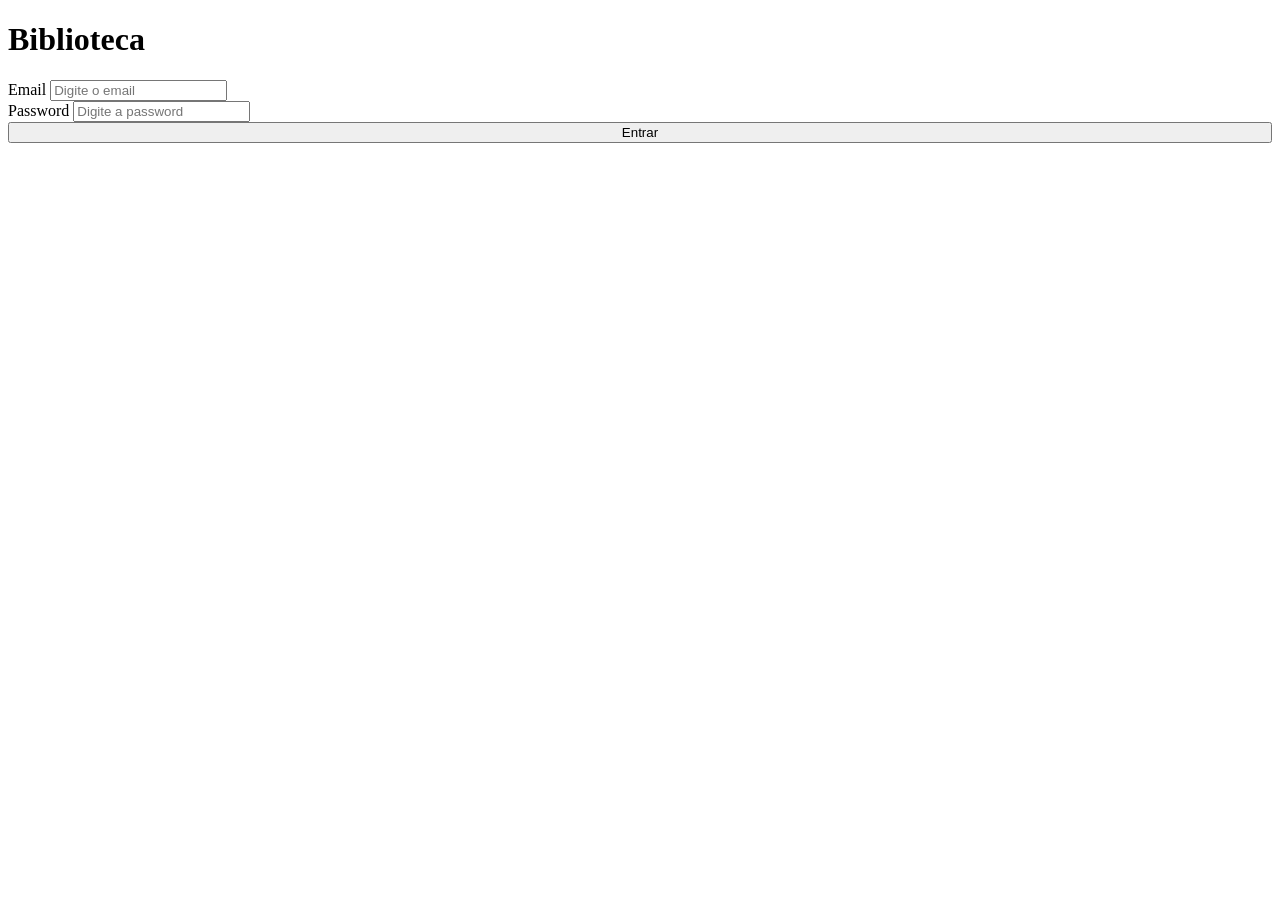
==== index.html @ e977e8b5 "Add files via upload" ====
<!DOCTYPE html>
<html lang="pt">
<head>
  <meta charset="UTF-8">
  <meta name="viewport" content="width=device-width, initial-scale=1.0">
  <title>Login - Biblioteca</title>
  <link rel="stylesheet" href="assets/css/style.css">
</head>
<body>
  <div class="form-box">
    <h1>Biblioteca</h1>

    <div id="messageBox"></div>

    <div class="form-group">
      <label>Email</label>
      <input type="email" id="email" placeholder="Digite o email">
    </div>

    <div class="form-group">
      <label>Password</label>
      <input type="password" id="password" placeholder="Digite a password">
    </div>

    <button class="btn" style="width:100%;" onclick="handleLogin()">Entrar</button>
  </div>

  <script src="assets/js/config.js"></script>
  <script src="assets/js/api.js"></script>
  <script src="assets/js/auth.js"></script>
  <script>
    async function handleLogin() {
      const email = document.getElementById('email').value.trim();
      const password = document.getElementById('password').value.trim();
      const box = document.getElementById('messageBox');

      box.innerHTML = '';

      const res = await apiPost({
        action: 'login',
        email,
        password
      });

      if (!res.success) {
        box.innerHTML = `<div class="message error">${res.message}</div>`;
        return;
      }

      saveSession(res.data);
      window.location.href = 'dashboard.html';
    }
  </script>
</body>
</html>
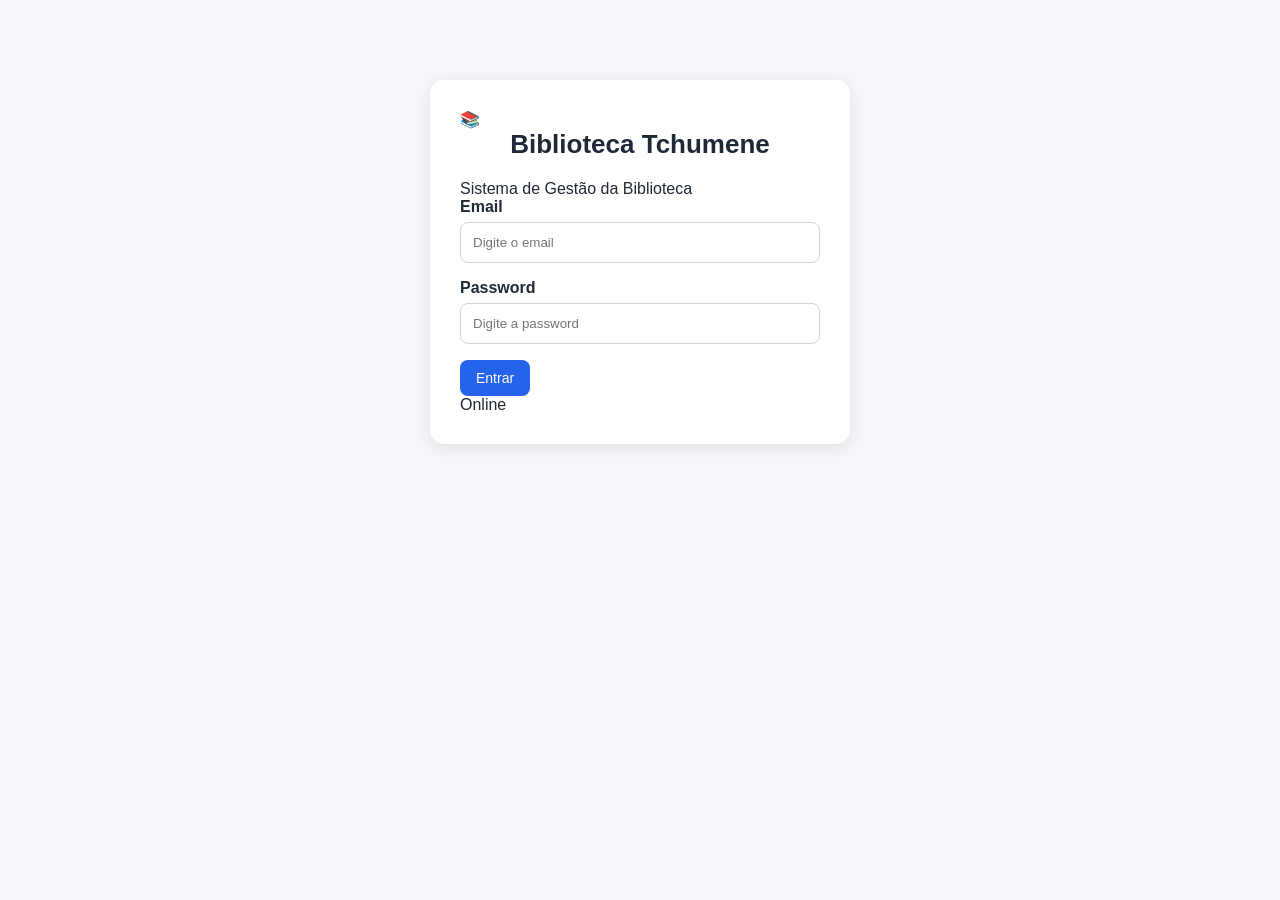
==== commit 25e59ea8: "Update index.html" ====
--- a/index.html
+++ b/index.html
@@ -1,55 +1,426 @@
 <!DOCTYPE html>
+
 <html lang="pt">
+
 <head>
+
   <meta charset="UTF-8">
-  <meta name="viewport" content="width=device-width, initial-scale=1.0">
-  <title>Login - Biblioteca</title>
-  <link rel="stylesheet" href="assets/css/style.css">
+
+  <meta
+    name="viewport"
+    content="width=device-width, initial-scale=1.0"
+  >
+
+  <meta
+    name="theme-color"
+    content="#0f172a"
+  >
+
+  <meta
+    name="mobile-web-app-capable"
+    content="yes"
+  >
+
+  <meta
+    name="apple-mobile-web-app-capable"
+    content="yes"
+  >
+
+  <meta
+    name="apple-mobile-web-app-status-bar-style"
+    content="black-translucent"
+  >
+
+  <meta
+    name="apple-mobile-web-app-title"
+    content="Biblioteca"
+  >
+
+  <title>
+    Biblioteca Tchumene
+  </title>
+
+
+  <link
+    rel="manifest"
+    href="/manifest.webmanifest"
+  >
+
+  <link
+    rel="icon"
+    href="/assets/icons/icon.svg"
+    type="image/svg+xml"
+  >
+
+  <link
+    rel="stylesheet"
+    href="assets/css/style.css"
+  >
+
 </head>
+
+
 <body>
-  <div class="form-box">
-    <h1>Biblioteca</h1>
-
-    <div id="messageBox"></div>
-
-    <div class="form-group">
-      <label>Email</label>
-      <input type="email" id="email" placeholder="Digite o email">
+
+
+  <div class="login-page">
+
+
+    <div class="form-box">
+
+
+      <div class="login-brand">
+
+        <div class="login-icon">
+          📚
+        </div>
+
+        <h1>
+          Biblioteca Tchumene
+        </h1>
+
+        <p>
+          Sistema de Gestão da Biblioteca
+        </p>
+
+      </div>
+
+
+      <div id="messageBox"></div>
+
+
+      <div class="form-group">
+
+        <label>
+          Email
+        </label>
+
+        <input
+          type="email"
+          id="email"
+          autocomplete="username"
+          placeholder="Digite o email"
+        >
+
+      </div>
+
+
+      <div class="form-group">
+
+        <label>
+          Password
+        </label>
+
+        <input
+          type="password"
+          id="password"
+          autocomplete="current-password"
+          placeholder="Digite a password"
+        >
+
+      </div>
+
+
+      <button
+        id="loginBtn"
+        class="btn login-main-btn"
+        onclick="handleLogin()"
+      >
+        Entrar
+      </button>
+
+
+      <button
+        id="installAppBtn"
+        class="btn btn-install hidden"
+        onclick="installApp()"
+      >
+        ⬇ Instalar Aplicação
+      </button>
+
+
+      <div class="login-footer">
+
+        <span
+          id="connectionStatus"
+          class="connection-status"
+        >
+        </span>
+
+      </div>
+
+
     </div>
 
-    <div class="form-group">
-      <label>Password</label>
-      <input type="password" id="password" placeholder="Digite a password">
+  </div>
+
+
+
+  <!-- INSTALAÇÃO IOS -->
+
+
+  <div
+    id="iosInstallModal"
+    class="modal-overlay hidden"
+  >
+
+    <div
+      class="modal-card"
+      style="max-width:430px;"
+    >
+
+      <div class="modal-header">
+
+        <div>
+
+          <h3>
+            Instalar Aplicação
+          </h3>
+
+          <p class="muted">
+            iPhone ou iPad
+          </p>
+
+        </div>
+
+
+        <button
+          class="modal-close"
+          onclick="closeIOSInstallInstructions()"
+        >
+          ×
+        </button>
+
+      </div>
+
+
+      <div class="ios-install-steps">
+
+        <p>
+          1. Abra esta página no
+          <strong>Safari</strong>.
+        </p>
+
+        <p>
+          2. Toque no botão
+          <strong>Partilhar</strong>.
+        </p>
+
+        <p>
+          3. Escolha
+          <strong>Adicionar ao Ecrã Principal</strong>.
+        </p>
+
+        <p>
+          4. Confirme em
+          <strong>Adicionar</strong>.
+        </p>
+
+      </div>
+
+
+      <button
+        class="btn"
+        style="width:100%;"
+        onclick="closeIOSInstallInstructions()"
+      >
+        Entendi
+      </button>
+
     </div>
 
-    <button class="btn" style="width:100%;" onclick="handleLogin()">Entrar</button>
   </div>
+
 
   <script src="assets/js/config.js"></script>
   <script src="assets/js/api.js"></script>
   <script src="assets/js/auth.js"></script>
+  <script src="assets/js/pwa.js"></script>
+
+
   <script>
+
+    document.addEventListener(
+      'DOMContentLoaded',
+      () => {
+
+        const existingUser =
+          getSession();
+
+        if (existingUser) {
+
+          window.location.href =
+            'dashboard.html';
+
+        }
+
+      }
+    );
+
+
+    document.getElementById(
+      'password'
+    )
+    .addEventListener(
+      'keydown',
+      event => {
+
+        if (
+          event.key ===
+          'Enter'
+        ) {
+
+          handleLogin();
+
+        }
+
+      }
+    );
+
+
     async function handleLogin() {
-      const email = document.getElementById('email').value.trim();
-      const password = document.getElementById('password').value.trim();
-      const box = document.getElementById('messageBox');
+
+      const email =
+        document.getElementById(
+          'email'
+        ).value.trim();
+
+
+      const password =
+        document.getElementById(
+          'password'
+        ).value;
+
+
+      const box =
+        document.getElementById(
+          'messageBox'
+        );
+
+
+      const button =
+        document.getElementById(
+          'loginBtn'
+        );
+
 
       box.innerHTML = '';
 
-      const res = await apiPost({
-        action: 'login',
-        email,
-        password
-      });
-
-      if (!res.success) {
-        box.innerHTML = `<div class="message error">${res.message}</div>`;
+
+      if (
+        !email ||
+        !password
+      ) {
+
+        box.innerHTML = `
+          <div class="message error">
+            Introduza o email e a password.
+          </div>
+        `;
+
         return;
       }
 
-      saveSession(res.data);
-      window.location.href = 'dashboard.html';
+
+      button.disabled =
+        true;
+
+      button.textContent =
+        'A entrar...';
+
+
+      try {
+
+        const res =
+          await apiPost({
+
+            action:
+              'login',
+
+            email:
+              email,
+
+            password:
+              password
+
+          });
+
+
+        if (!res.success) {
+
+          throw new Error(
+            res.message
+          );
+
+        }
+
+
+        saveSession(
+          res.data
+        );
+
+
+        window.location.href =
+          'dashboard.html';
+
+
+      } catch (err) {
+
+        box.innerHTML = `
+          <div class="message error">
+            ${escapeLoginHtml(
+              err.message
+            )}
+          </div>
+        `;
+
+
+      } finally {
+
+        button.disabled =
+          false;
+
+        button.textContent =
+          'Entrar';
+
+      }
+
     }
+
+
+    function escapeLoginHtml(
+      value
+    ) {
+
+      return String(
+        value ?? ''
+      )
+      .replaceAll(
+        '&',
+        '&amp;'
+      )
+      .replaceAll(
+        '<',
+        '&lt;'
+      )
+      .replaceAll(
+        '>',
+        '&gt;'
+      )
+      .replaceAll(
+        '"',
+        '&quot;'
+      )
+      .replaceAll(
+        "'",
+        '&#039;'
+      );
+
+    }
+
   </script>
+
+
 </body>
-</html>+
+</html>
--- a/assets/css/style.css
+++ b/assets/css/style.css
@@ -0,0 +1,686 @@
+* {
+  box-sizing: border-box;
+  margin: 0;
+  padding: 0;
+  font-family: Arial, sans-serif;
+}
+
+body {
+  background: #f4f6f9;
+  color: #1f2937;
+}
+
+.hidden {
+  display: none !important;
+}
+
+.layout {
+  display: flex;
+  min-height: 100vh;
+}
+
+.sidebar {
+  width: 240px;
+  background: #0f172a;
+  color: #fff;
+  padding: 20px;
+  flex-shrink: 0;
+}
+
+.sidebar h2 {
+  font-size: 22px;
+  margin-bottom: 30px;
+}
+
+.sidebar a {
+  display: block;
+  color: #cbd5e1;
+  text-decoration: none;
+  padding: 12px 14px;
+  border-radius: 8px;
+  margin-bottom: 10px;
+}
+
+.sidebar a:hover,
+.sidebar a.active {
+  background: #1e293b;
+  color: #fff;
+}
+
+.main {
+  flex: 1;
+  padding: 24px;
+  min-width: 0;
+}
+
+.topbar {
+  display: flex;
+  justify-content: space-between;
+  align-items: center;
+  margin-bottom: 24px;
+  gap: 16px;
+  flex-wrap: wrap;
+}
+
+.topbar h1 {
+  font-size: 28px;
+}
+
+.page-subtitle,
+.muted {
+  color: #64748b;
+  margin-top: 5px;
+}
+
+.user-box {
+  display: flex;
+  align-items: center;
+  gap: 10px;
+}
+
+.btn {
+  background: #2563eb;
+  color: #fff;
+  border: none;
+  padding: 10px 16px;
+  border-radius: 8px;
+  cursor: pointer;
+  font-size: 14px;
+}
+
+.btn:hover {
+  background: #1d4ed8;
+}
+
+.btn:disabled {
+  opacity: 0.55;
+  cursor: not-allowed;
+}
+
+.btn-danger {
+  background: #dc2626;
+}
+
+.btn-danger:hover {
+  background: #b91c1c;
+}
+
+.btn-secondary {
+  background: #475569;
+}
+
+.btn-secondary:hover {
+  background: #334155;
+}
+
+.btn-camera {
+  background: #059669;
+}
+
+.btn-camera:hover {
+  background: #047857;
+}
+
+.btn-small {
+  padding: 7px 11px;
+  font-size: 13px;
+}
+
+.cards {
+  display: grid;
+  grid-template-columns:
+    repeat(auto-fit, minmax(220px, 1fr));
+  gap: 18px;
+  margin-bottom: 24px;
+}
+
+.card {
+  background: #fff;
+  padding: 20px;
+  border-radius: 14px;
+  box-shadow:
+    0 2px 10px rgba(0,0,0,0.06);
+}
+
+.card h3 {
+  font-size: 15px;
+  color: #64748b;
+  margin-bottom: 10px;
+}
+
+.card .value {
+  font-size: 30px;
+  font-weight: bold;
+}
+
+.panel {
+  background: #fff;
+  padding: 20px;
+  border-radius: 14px;
+  box-shadow:
+    0 2px 10px rgba(0,0,0,0.06);
+  margin-bottom: 20px;
+}
+
+.panel-heading {
+  display: flex;
+  justify-content: space-between;
+  align-items: flex-start;
+  gap: 20px;
+  margin-bottom: 20px;
+  flex-wrap: wrap;
+}
+
+.table-wrap {
+  overflow-x: auto;
+}
+
+table {
+  width: 100%;
+  border-collapse: collapse;
+  margin-top: 14px;
+}
+
+table th,
+table td {
+  padding: 12px;
+  border-bottom:
+    1px solid #e5e7eb;
+  text-align: left;
+  vertical-align: middle;
+}
+
+table th {
+  background: #f8fafc;
+  white-space: nowrap;
+}
+
+.empty-table {
+  text-align: center;
+  color: #64748b;
+  padding: 30px !important;
+}
+
+.table-search {
+  width: min(350px, 100%);
+  padding: 11px 12px;
+  border:
+    1px solid #d1d5db;
+  border-radius: 8px;
+}
+
+.checkbox-column {
+  width: 40px;
+  text-align: center !important;
+}
+
+.form-box {
+  background: #fff;
+  max-width: 420px;
+  margin: 80px auto;
+  padding: 30px;
+  border-radius: 14px;
+  box-shadow:
+    0 4px 14px rgba(0,0,0,0.08);
+}
+
+.form-box h1 {
+  margin-bottom: 20px;
+  font-size: 26px;
+  text-align: center;
+}
+
+.form-grid {
+  display: grid;
+  grid-template-columns:
+    repeat(auto-fit, minmax(220px, 1fr));
+  gap: 16px;
+}
+
+.form-group {
+  margin-bottom: 16px;
+}
+
+.form-group label {
+  display: block;
+  margin-bottom: 6px;
+  font-weight: bold;
+}
+
+.form-group input,
+.form-group select,
+.form-group textarea {
+  width: 100%;
+  padding: 12px;
+  border:
+    1px solid #d1d5db;
+  border-radius: 8px;
+  background: #fff;
+  color: #1f2937;
+}
+
+.form-group input:focus,
+.form-group select:focus,
+.form-group textarea:focus,
+.table-search:focus {
+  outline: none;
+  border-color: #2563eb;
+  box-shadow:
+    0 0 0 3px
+    rgba(37,99,235,0.10);
+}
+
+.input-with-button {
+  display: flex;
+  gap: 8px;
+}
+
+.input-with-button input {
+  flex: 1;
+}
+
+.form-actions {
+  display: flex;
+  gap: 10px;
+  margin-top: 10px;
+  flex-wrap: wrap;
+}
+
+.message {
+  margin-bottom: 16px;
+  padding: 12px 14px;
+  border-radius: 8px;
+}
+
+.message.error {
+  background: #fee2e2;
+  color: #991b1b;
+}
+
+.message.success {
+  background: #dcfce7;
+  color: #166534;
+}
+
+.message.info {
+  background: #dbeafe;
+  color: #1e40af;
+}
+
+
+/* LIVROS */
+
+.book-entry-layout {
+  display: grid;
+  grid-template-columns: 150px 1fr;
+  gap: 24px;
+}
+
+.book-cover-box {
+  width: 150px;
+  min-height: 210px;
+}
+
+.book-cover {
+  width: 150px;
+  min-height: 200px;
+  max-height: 230px;
+  object-fit: cover;
+  border-radius: 8px;
+  display: none;
+  box-shadow:
+    0 2px 8px rgba(0,0,0,0.15);
+}
+
+.cover-placeholder {
+  width: 150px;
+  height: 210px;
+  background: #e2e8f0;
+  color: #64748b;
+  display: flex;
+  justify-content: center;
+  align-items: center;
+  border-radius: 8px;
+  text-align: center;
+}
+
+.book-form-area {
+  min-width: 0;
+}
+
+.catalog-search {
+  width: min(360px, 100%);
+}
+
+.catalog-search input {
+  width: 100%;
+  padding: 11px 12px;
+  border:
+    1px solid #d1d5db;
+  border-radius: 8px;
+}
+
+.catalog-cover {
+  width: 42px;
+  height: 60px;
+  object-fit: cover;
+  border-radius: 4px;
+}
+
+.catalog-no-cover {
+  width: 42px;
+  height: 60px;
+  background: #e2e8f0;
+  display: flex;
+  align-items: center;
+  justify-content: center;
+  border-radius: 4px;
+}
+
+
+/* EXEMPLARES */
+
+.copies-toolbar {
+  display: flex;
+  justify-content: space-between;
+  align-items: center;
+  gap: 15px;
+  margin-bottom: 10px;
+  flex-wrap: wrap;
+}
+
+.copies-selection-tools {
+  display: flex;
+  gap: 8px;
+  flex-wrap: wrap;
+}
+
+.copy-actions {
+  display: flex;
+  gap: 6px;
+}
+
+
+/* ESTADOS */
+
+.status-available,
+.status-active {
+  display: inline-flex;
+  justify-content: center;
+  padding: 5px 9px;
+  background: #dcfce7;
+  color: #166534;
+  border-radius: 999px;
+  font-weight: bold;
+  font-size: 12px;
+}
+
+.status-unavailable,
+.status-overdue {
+  display: inline-flex;
+  justify-content: center;
+  padding: 5px 9px;
+  background: #fee2e2;
+  color: #991b1b;
+  border-radius: 999px;
+  font-weight: bold;
+  font-size: 12px;
+}
+
+.status-loaned {
+  display: inline-flex;
+  justify-content: center;
+  padding: 5px 9px;
+  background: #fef3c7;
+  color: #92400e;
+  border-radius: 999px;
+  font-weight: bold;
+  font-size: 12px;
+}
+
+.status-neutral {
+  display: inline-flex;
+  justify-content: center;
+  padding: 5px 9px;
+  background: #e2e8f0;
+  color: #475569;
+  border-radius: 999px;
+  font-weight: bold;
+  font-size: 12px;
+}
+
+
+/* RESULTADO SCANNER */
+
+.scan-result-card {
+  border:
+    1px solid #cbd5e1;
+  background: #f8fafc;
+  border-radius: 12px;
+  padding: 15px;
+  margin: 5px 0 18px;
+  display: grid;
+  gap: 6px;
+}
+
+
+/* MODAL */
+
+.modal-overlay {
+  position: fixed;
+  inset: 0;
+  z-index: 1000;
+  background:
+    rgba(15,23,42,0.70);
+  display: flex;
+  align-items: center;
+  justify-content: center;
+  padding: 18px;
+}
+
+.modal-overlay.hidden {
+  display: none;
+}
+
+.modal-card {
+  background: #fff;
+  width: min(600px, 100%);
+  max-height: 92vh;
+  overflow-y: auto;
+  border-radius: 16px;
+  padding: 20px;
+  box-shadow:
+    0 20px 50px rgba(0,0,0,0.30);
+}
+
+.modal-header {
+  display: flex;
+  justify-content: space-between;
+  align-items: flex-start;
+  gap: 15px;
+  margin-bottom: 18px;
+}
+
+.modal-close {
+  border: none;
+  background: #e2e8f0;
+  width: 38px;
+  height: 38px;
+  border-radius: 50%;
+  cursor: pointer;
+  font-size: 24px;
+  line-height: 1;
+}
+
+.modal-close:hover {
+  background: #cbd5e1;
+}
+
+.scanner-card {
+  width: min(650px, 100%);
+}
+
+#reader,
+#circulationReader {
+  width: 100%;
+  overflow: hidden;
+  border-radius: 12px;
+}
+
+.scanner-help {
+  margin-top: 14px;
+  padding: 12px;
+  background: #f8fafc;
+  border-radius: 8px;
+  color: #64748b;
+}
+
+
+/* QR */
+
+.qr-modal-card {
+  width: min(480px, 100%);
+}
+
+.qr-label-preview {
+  width: 260px;
+  margin: 10px auto 20px;
+  padding: 18px;
+  border:
+    1px solid #cbd5e1;
+  border-radius: 12px;
+  text-align: center;
+  background: #fff;
+}
+
+.qr-library-name {
+  font-weight: bold;
+  margin-bottom: 10px;
+  font-size: 15px;
+}
+
+#qrCanvasBox {
+  min-height: 190px;
+  display: flex;
+  justify-content: center;
+  align-items: center;
+}
+
+.qr-copy-code {
+  margin-top: 8px;
+  font-size: 20px;
+  font-weight: bold;
+  letter-spacing: 0.5px;
+}
+
+.qr-book-title {
+  margin-top: 6px;
+  color: #475569;
+  font-size: 13px;
+  line-height: 1.3;
+}
+
+.qr-actions {
+  justify-content: center;
+}
+
+
+/* RESPONSIVO */
+
+@media (max-width: 900px) {
+
+  .layout {
+    flex-direction: column;
+  }
+
+  .sidebar {
+    width: 100%;
+    padding: 14px;
+  }
+
+  .sidebar h2 {
+    margin-bottom: 12px;
+  }
+
+  .sidebar a {
+    display: inline-block;
+    margin-right: 5px;
+    margin-bottom: 5px;
+  }
+
+  .main {
+    padding: 16px;
+  }
+
+  .book-entry-layout {
+    grid-template-columns: 1fr;
+  }
+
+  .book-cover-box {
+    width: 100%;
+  }
+
+  .book-cover,
+  .cover-placeholder {
+    width: 120px;
+  }
+
+  .form-grid {
+    grid-template-columns: 1fr;
+  }
+}
+
+
+@media (max-width: 600px) {
+
+  .topbar h1 {
+    font-size: 24px;
+  }
+
+  .panel {
+    padding: 15px;
+  }
+
+  .panel-heading {
+    flex-direction: column;
+  }
+
+  .panel-heading .btn-camera,
+  #printSelectedBtn {
+    width: 100%;
+  }
+
+  .input-with-button {
+    flex-direction: column;
+  }
+
+  .input-with-button .btn {
+    width: 100%;
+  }
+
+  .form-actions .btn {
+    width: 100%;
+  }
+
+  .user-box {
+    width: 100%;
+    justify-content: space-between;
+  }
+
+  .table-search {
+    width: 100%;
+  }
+
+  .copies-toolbar {
+    flex-direction: column;
+    align-items: stretch;
+  }
+
+  .copies-selection-tools {
+    width: 100%;
+  }
+
+  .copies-selection-tools .btn {
+    flex: 1;
+  }
+}
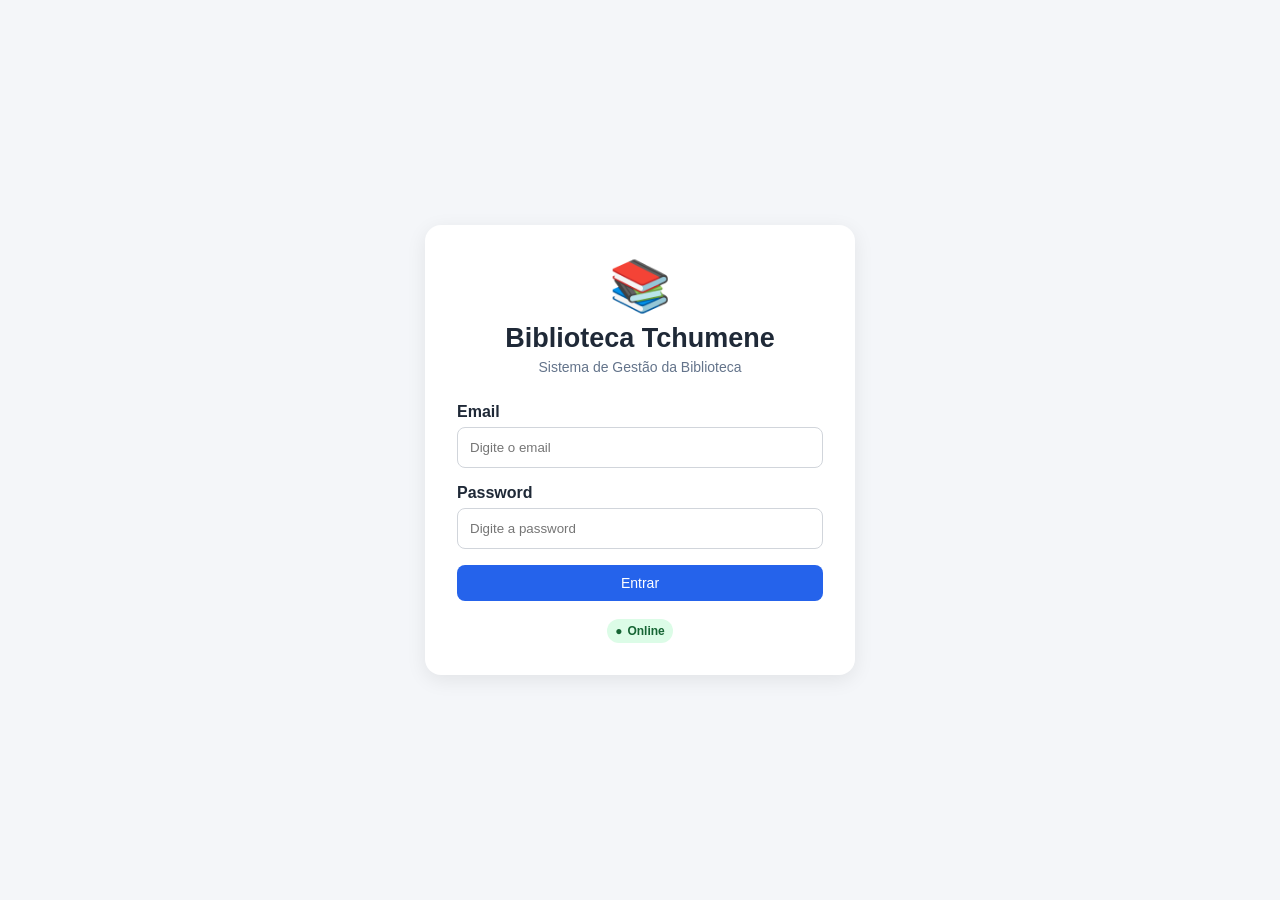
==== commit cc56aaa8: "Update index.html" ====
--- a/index.html
+++ b/index.html
@@ -1,5 +1,4 @@
 <!DOCTYPE html>
-
 <html lang="pt">
 
 <head>
@@ -63,362 +62,406 @@
 <body>
 
 
-  <div class="login-page">
-
-
-    <div class="form-box">
-
-
-      <div class="login-brand">
-
-        <div class="login-icon">
-          📚
-        </div>
-
-        <h1>
-          Biblioteca Tchumene
-        </h1>
-
-        <p>
-          Sistema de Gestão da Biblioteca
+<div class="login-page">
+
+  <div class="form-box">
+
+
+    <div class="login-brand">
+
+      <div class="login-icon">
+        📚
+      </div>
+
+      <h1>
+        Biblioteca Tchumene
+      </h1>
+
+      <p>
+        Sistema de Gestão da Biblioteca
+      </p>
+
+    </div>
+
+
+    <div id="messageBox"></div>
+
+
+    <div class="form-group">
+
+      <label>
+        Email
+      </label>
+
+      <input
+        type="email"
+        id="email"
+        autocomplete="username"
+        placeholder="Digite o email"
+      >
+
+    </div>
+
+
+    <div class="form-group">
+
+      <label>
+        Password
+      </label>
+
+      <input
+        type="password"
+        id="password"
+        autocomplete="current-password"
+        placeholder="Digite a password"
+      >
+
+    </div>
+
+
+    <button
+      id="loginBtn"
+      class="btn login-main-btn"
+      onclick="handleLogin()"
+    >
+      Entrar
+    </button>
+
+
+    <button
+      id="installAppBtn"
+      class="btn btn-install hidden"
+      onclick="installApp()"
+    >
+      ⬇ Instalar Aplicação
+    </button>
+
+
+    <div class="login-footer">
+
+      <span
+        id="connectionStatus"
+        class="connection-status"
+      >
+      </span>
+
+    </div>
+
+
+  </div>
+
+</div>
+
+
+
+<!-- INSTALAÇÃO IOS -->
+
+
+<div
+  id="iosInstallModal"
+  class="modal-overlay hidden"
+>
+
+  <div
+    class="modal-card"
+    style="max-width:430px;"
+  >
+
+    <div class="modal-header">
+
+      <div>
+
+        <h3>
+          Instalar Aplicação
+        </h3>
+
+        <p class="muted">
+          iPhone ou iPad
         </p>
 
       </div>
 
 
-      <div id="messageBox"></div>
-
-
-      <div class="form-group">
-
-        <label>
-          Email
-        </label>
-
-        <input
-          type="email"
-          id="email"
-          autocomplete="username"
-          placeholder="Digite o email"
-        >
-
-      </div>
-
-
-      <div class="form-group">
-
-        <label>
-          Password
-        </label>
-
-        <input
-          type="password"
-          id="password"
-          autocomplete="current-password"
-          placeholder="Digite a password"
-        >
-
-      </div>
-
-
       <button
-        id="loginBtn"
-        class="btn login-main-btn"
-        onclick="handleLogin()"
-      >
-        Entrar
-      </button>
-
-
-      <button
-        id="installAppBtn"
-        class="btn btn-install hidden"
-        onclick="installApp()"
-      >
-        ⬇ Instalar Aplicação
-      </button>
-
-
-      <div class="login-footer">
-
-        <span
-          id="connectionStatus"
-          class="connection-status"
-        >
-        </span>
-
-      </div>
-
-
-    </div>
-
-  </div>
-
-
-
-  <!-- INSTALAÇÃO IOS -->
-
-
-  <div
-    id="iosInstallModal"
-    class="modal-overlay hidden"
-  >
-
-    <div
-      class="modal-card"
-      style="max-width:430px;"
-    >
-
-      <div class="modal-header">
-
-        <div>
-
-          <h3>
-            Instalar Aplicação
-          </h3>
-
-          <p class="muted">
-            iPhone ou iPad
-          </p>
-
-        </div>
-
-
-        <button
-          class="modal-close"
-          onclick="closeIOSInstallInstructions()"
-        >
-          ×
-        </button>
-
-      </div>
-
-
-      <div class="ios-install-steps">
-
-        <p>
-          1. Abra esta página no
-          <strong>Safari</strong>.
-        </p>
-
-        <p>
-          2. Toque no botão
-          <strong>Partilhar</strong>.
-        </p>
-
-        <p>
-          3. Escolha
-          <strong>Adicionar ao Ecrã Principal</strong>.
-        </p>
-
-        <p>
-          4. Confirme em
-          <strong>Adicionar</strong>.
-        </p>
-
-      </div>
-
-
-      <button
-        class="btn"
-        style="width:100%;"
+        class="modal-close"
         onclick="closeIOSInstallInstructions()"
       >
-        Entendi
+        ×
       </button>
 
     </div>
 
+
+    <div class="ios-install-steps">
+
+      <p>
+        1. Abra esta página no
+        <strong>Safari</strong>.
+      </p>
+
+      <p>
+        2. Toque no botão
+        <strong>Partilhar</strong>.
+      </p>
+
+      <p>
+        3. Escolha
+        <strong>Adicionar ao Ecrã Principal</strong>.
+      </p>
+
+      <p>
+        4. Confirme em
+        <strong>Adicionar</strong>.
+      </p>
+
+    </div>
+
+
+    <button
+      class="btn"
+      style="width:100%;"
+      onclick="closeIOSInstallInstructions()"
+    >
+      Entendi
+    </button>
+
   </div>
 
-
-  <script src="assets/js/config.js"></script>
-  <script src="assets/js/api.js"></script>
-  <script src="assets/js/auth.js"></script>
-  <script src="assets/js/pwa.js"></script>
-
-
-  <script>
-
-    document.addEventListener(
-      'DOMContentLoaded',
-      () => {
-
-        const existingUser =
-          getSession();
-
-        if (existingUser) {
-
-          window.location.href =
-            'dashboard.html';
-
-        }
-
-      }
-    );
-
-
+</div>
+
+
+
+<script src="assets/js/config.js"></script>
+<script src="assets/js/api.js"></script>
+<script src="assets/js/auth.js"></script>
+<script src="assets/js/pwa.js"></script>
+
+
+<script>
+
+document.addEventListener(
+  'DOMContentLoaded',
+  () => {
+
+    const existingUser =
+      getSession();
+
+
+    /*
+     * Fase 6A:
+     * só considerar válida uma sessão
+     * que possua token.
+     *
+     * Sessões antigas são eliminadas
+     * automaticamente.
+     */
+    if (
+      existingUser &&
+      existingUser.token
+    ) {
+
+      window.location.href =
+        'dashboard.html';
+
+      return;
+    }
+
+
+    if (
+      existingUser &&
+      !existingUser.token
+    ) {
+
+      clearSession();
+
+    }
+
+  }
+);
+
+
+
+document.getElementById(
+  'password'
+)
+.addEventListener(
+  'keydown',
+  event => {
+
+    if (
+      event.key ===
+      'Enter'
+    ) {
+
+      handleLogin();
+
+    }
+
+  }
+);
+
+
+
+async function handleLogin() {
+
+  const email =
+    document.getElementById(
+      'email'
+    ).value.trim();
+
+
+  const password =
     document.getElementById(
       'password'
-    )
-    .addEventListener(
-      'keydown',
-      event => {
-
-        if (
-          event.key ===
-          'Enter'
-        ) {
-
-          handleLogin();
-
-        }
-
-      }
+    ).value;
+
+
+  const box =
+    document.getElementById(
+      'messageBox'
     );
 
 
-    async function handleLogin() {
-
-      const email =
-        document.getElementById(
-          'email'
-        ).value.trim();
-
-
-      const password =
-        document.getElementById(
-          'password'
-        ).value;
-
-
-      const box =
-        document.getElementById(
-          'messageBox'
-        );
-
-
-      const button =
-        document.getElementById(
-          'loginBtn'
-        );
-
-
-      box.innerHTML = '';
-
-
-      if (
-        !email ||
-        !password
-      ) {
-
-        box.innerHTML = `
-          <div class="message error">
-            Introduza o email e a password.
-          </div>
-        `;
-
-        return;
-      }
-
-
-      button.disabled =
-        true;
-
-      button.textContent =
-        'A entrar...';
-
-
-      try {
-
-        const res =
-          await apiPost({
-
-            action:
-              'login',
-
-            email:
-              email,
-
-            password:
-              password
-
-          });
-
-
-        if (!res.success) {
-
-          throw new Error(
-            res.message
-          );
-
-        }
-
-
-        saveSession(
-          res.data
-        );
-
-
-        window.location.href =
-          'dashboard.html';
-
-
-      } catch (err) {
-
-        box.innerHTML = `
-          <div class="message error">
-            ${escapeLoginHtml(
-              err.message
-            )}
-          </div>
-        `;
-
-
-      } finally {
-
-        button.disabled =
-          false;
-
-        button.textContent =
-          'Entrar';
-
-      }
+  const button =
+    document.getElementById(
+      'loginBtn'
+    );
+
+
+  box.innerHTML = '';
+
+
+  if (
+    !email ||
+    !password
+  ) {
+
+    box.innerHTML = `
+      <div class="message error">
+        Introduza o email e a password.
+      </div>
+    `;
+
+    return;
+  }
+
+
+  button.disabled =
+    true;
+
+
+  button.textContent =
+    'A entrar...';
+
+
+  try {
+
+    const res =
+      await apiPost({
+
+        action:
+          'login',
+
+        email:
+          email,
+
+        password:
+          password
+
+      });
+
+
+    if (!res.success) {
+
+      throw new Error(
+        res.message
+      );
 
     }
 
 
-    function escapeLoginHtml(
-      value
+    /*
+     * A resposta da Fase 6A
+     * deve obrigatoriamente conter token.
+     */
+    if (
+      !res.data ||
+      !res.data.token
     ) {
 
-      return String(
-        value ?? ''
-      )
-      .replaceAll(
-        '&',
-        '&amp;'
-      )
-      .replaceAll(
-        '<',
-        '&lt;'
-      )
-      .replaceAll(
-        '>',
-        '&gt;'
-      )
-      .replaceAll(
-        '"',
-        '&quot;'
-      )
-      .replaceAll(
-        "'",
-        '&#039;'
+      throw new Error(
+        'O servidor não devolveu uma sessão válida. Confirme o deployment do Apps Script.'
       );
 
     }
 
-  </script>
+
+    saveSession(
+      res.data
+    );
+
+
+    window.location.href =
+      'dashboard.html';
+
+
+  } catch (err) {
+
+    box.innerHTML = `
+      <div class="message error">
+        ${escapeLoginHtml(
+          err.message
+        )}
+      </div>
+    `;
+
+
+  } finally {
+
+    button.disabled =
+      false;
+
+
+    button.textContent =
+      'Entrar';
+
+  }
+
+}
+
+
+
+function escapeLoginHtml(
+  value
+) {
+
+  return String(
+    value ?? ''
+  )
+  .replaceAll(
+    '&',
+    '&amp;'
+  )
+  .replaceAll(
+    '<',
+    '&lt;'
+  )
+  .replaceAll(
+    '>',
+    '&gt;'
+  )
+  .replaceAll(
+    '"',
+    '&quot;'
+  )
+  .replaceAll(
+    "'",
+    '&#039;'
+  );
+
+}
+
+</script>
 
 
 </body>
--- a/assets/css/style.css
+++ b/assets/css/style.css
@@ -5,14 +5,85 @@
   font-family: Arial, sans-serif;
 }
 
+html {
+  background: #f4f6f9;
+}
+
 body {
   background: #f4f6f9;
   color: #1f2937;
+  min-height: 100vh;
 }
 
 .hidden {
   display: none !important;
 }
+
+
+/* LOGIN */
+
+.login-page {
+  min-height: 100vh;
+  display: flex;
+  align-items: center;
+  justify-content: center;
+  padding: 20px;
+}
+
+.form-box {
+  background: #fff;
+  width: min(430px, 100%);
+  padding: 32px;
+  border-radius: 16px;
+  box-shadow: 0 5px 20px rgba(0,0,0,0.08);
+}
+
+.login-brand {
+  text-align: center;
+  margin-bottom: 28px;
+}
+
+.login-icon {
+  font-size: 50px;
+  margin-bottom: 8px;
+}
+
+.login-brand h1 {
+  font-size: 27px;
+  margin-bottom: 5px;
+}
+
+.login-brand p {
+  color: #64748b;
+  font-size: 14px;
+}
+
+.login-main-btn {
+  width: 100%;
+}
+
+.btn-install {
+  margin-top: 12px;
+  width: 100%;
+  background: #059669;
+}
+
+.btn-install:hover {
+  background: #047857;
+}
+
+.btn-install.pwa-installed,
+.pwa-installed {
+  background: #475569;
+}
+
+.login-footer {
+  margin-top: 18px;
+  text-align: center;
+}
+
+
+/* LAYOUT */
 
 .layout {
   display: flex;
@@ -29,6 +100,25 @@
 
 .sidebar h2 {
   font-size: 22px;
+  margin-bottom: 0;
+}
+
+.sidebar-brand {
+  display: flex;
+  align-items: center;
+  gap: 10px;
+  margin-bottom: 30px;
+}
+
+.sidebar-brand-icon {
+  font-size: 27px;
+}
+
+.sidebar-brand small {
+  color: #94a3b8;
+}
+
+.sidebar > h2 {
   margin-bottom: 30px;
 }
 
@@ -77,6 +167,9 @@
   align-items: center;
   gap: 10px;
 }
+
+
+/* BOTÕES */
 
 .btn {
   background: #2563eb;
@@ -86,6 +179,7 @@
   border-radius: 8px;
   cursor: pointer;
   font-size: 14px;
+  text-decoration: none;
 }
 
 .btn:hover {
@@ -126,10 +220,43 @@
   font-size: 13px;
 }
 
+
+/* ESTADO DA LIGAÇÃO */
+
+.connection-status {
+  display: inline-flex;
+  align-items: center;
+  gap: 5px;
+  font-size: 12px;
+  font-weight: bold;
+  padding: 5px 8px;
+  border-radius: 999px;
+}
+
+.connection-status.online {
+  background: #dcfce7;
+  color: #166534;
+}
+
+.connection-status.online::before {
+  content: "●";
+}
+
+.connection-status.offline {
+  background: #fee2e2;
+  color: #991b1b;
+}
+
+.connection-status.offline::before {
+  content: "●";
+}
+
+
+/* CARDS */
+
 .cards {
   display: grid;
-  grid-template-columns:
-    repeat(auto-fit, minmax(220px, 1fr));
+  grid-template-columns: repeat(auto-fit, minmax(190px, 1fr));
   gap: 18px;
   margin-bottom: 24px;
 }
@@ -138,8 +265,7 @@
   background: #fff;
   padding: 20px;
   border-radius: 14px;
-  box-shadow:
-    0 2px 10px rgba(0,0,0,0.06);
+  box-shadow: 0 2px 10px rgba(0,0,0,0.06);
 }
 
 .card h3 {
@@ -157,8 +283,7 @@
   background: #fff;
   padding: 20px;
   border-radius: 14px;
-  box-shadow:
-    0 2px 10px rgba(0,0,0,0.06);
+  box-shadow: 0 2px 10px rgba(0,0,0,0.06);
   margin-bottom: 20px;
 }
 
@@ -171,6 +296,44 @@
   flex-wrap: wrap;
 }
 
+
+/* ACESSO RÁPIDO */
+
+.quick-actions {
+  display: grid;
+  grid-template-columns: repeat(auto-fit, minmax(180px, 1fr));
+  gap: 15px;
+  margin-top: 18px;
+}
+
+.quick-action {
+  padding: 20px;
+  border: 1px solid #e2e8f0;
+  border-radius: 12px;
+  text-decoration: none;
+  color: #1f2937;
+  display: flex;
+  flex-direction: column;
+  gap: 6px;
+  transition: 0.15s ease;
+}
+
+.quick-action:hover {
+  border-color: #2563eb;
+  transform: translateY(-2px);
+}
+
+.quick-icon {
+  font-size: 30px;
+}
+
+.quick-action small {
+  color: #64748b;
+}
+
+
+/* TABELAS */
+
 .table-wrap {
   overflow-x: auto;
 }
@@ -184,8 +347,7 @@
 table th,
 table td {
   padding: 12px;
-  border-bottom:
-    1px solid #e5e7eb;
+  border-bottom: 1px solid #e5e7eb;
   text-align: left;
   vertical-align: middle;
 }
@@ -204,8 +366,7 @@
 .table-search {
   width: min(350px, 100%);
   padding: 11px 12px;
-  border:
-    1px solid #d1d5db;
+  border: 1px solid #d1d5db;
   border-radius: 8px;
 }
 
@@ -214,26 +375,12 @@
   text-align: center !important;
 }
 
-.form-box {
-  background: #fff;
-  max-width: 420px;
-  margin: 80px auto;
-  padding: 30px;
-  border-radius: 14px;
-  box-shadow:
-    0 4px 14px rgba(0,0,0,0.08);
-}
-
-.form-box h1 {
-  margin-bottom: 20px;
-  font-size: 26px;
-  text-align: center;
-}
+
+/* FORMULÁRIOS */
 
 .form-grid {
   display: grid;
-  grid-template-columns:
-    repeat(auto-fit, minmax(220px, 1fr));
+  grid-template-columns: repeat(auto-fit, minmax(220px, 1fr));
   gap: 16px;
 }
 
@@ -252,8 +399,7 @@
 .form-group textarea {
   width: 100%;
   padding: 12px;
-  border:
-    1px solid #d1d5db;
+  border: 1px solid #d1d5db;
   border-radius: 8px;
   background: #fff;
   color: #1f2937;
@@ -265,9 +411,7 @@
 .table-search:focus {
   outline: none;
   border-color: #2563eb;
-  box-shadow:
-    0 0 0 3px
-    rgba(37,99,235,0.10);
+  box-shadow: 0 0 0 3px rgba(37,99,235,0.10);
 }
 
 .input-with-button {
@@ -285,6 +429,9 @@
   margin-top: 10px;
   flex-wrap: wrap;
 }
+
+
+/* MENSAGENS */
 
 .message {
   margin-bottom: 16px;
@@ -328,8 +475,7 @@
   object-fit: cover;
   border-radius: 8px;
   display: none;
-  box-shadow:
-    0 2px 8px rgba(0,0,0,0.15);
+  box-shadow: 0 2px 8px rgba(0,0,0,0.15);
 }
 
 .cover-placeholder {
@@ -355,8 +501,7 @@
 .catalog-search input {
   width: 100%;
   padding: 11px 12px;
-  border:
-    1px solid #d1d5db;
+  border: 1px solid #d1d5db;
   border-radius: 8px;
 }
 
@@ -450,11 +595,10 @@
 }
 
 
-/* RESULTADO SCANNER */
+/* SCANNER */
 
 .scan-result-card {
-  border:
-    1px solid #cbd5e1;
+  border: 1px solid #cbd5e1;
   background: #f8fafc;
   border-radius: 12px;
   padding: 15px;
@@ -464,14 +608,13 @@
 }
 
 
-/* MODAL */
+/* MODAIS */
 
 .modal-overlay {
   position: fixed;
   inset: 0;
   z-index: 1000;
-  background:
-    rgba(15,23,42,0.70);
+  background: rgba(15,23,42,0.70);
   display: flex;
   align-items: center;
   justify-content: center;
@@ -489,8 +632,7 @@
   overflow-y: auto;
   border-radius: 16px;
   padding: 20px;
-  box-shadow:
-    0 20px 50px rgba(0,0,0,0.30);
+  box-shadow: 0 20px 50px rgba(0,0,0,0.30);
 }
 
 .modal-header {
@@ -546,8 +688,7 @@
   width: 260px;
   margin: 10px auto 20px;
   padding: 18px;
-  border:
-    1px solid #cbd5e1;
+  border: 1px solid #cbd5e1;
   border-radius: 12px;
   text-align: center;
   background: #fff;
@@ -585,6 +726,16 @@
 }
 
 
+/* IOS */
+
+.ios-install-steps {
+  display: grid;
+  gap: 14px;
+  margin-bottom: 22px;
+  line-height: 1.45;
+}
+
+
 /* RESPONSIVO */
 
 @media (max-width: 900px) {
@@ -598,7 +749,11 @@
     padding: 14px;
   }
 
-  .sidebar h2 {
+  .sidebar > h2 {
+    margin-bottom: 12px;
+  }
+
+  .sidebar-brand {
     margin-bottom: 12px;
   }
 
@@ -630,7 +785,6 @@
   }
 }
 
-
 @media (max-width: 600px) {
 
   .topbar h1 {
@@ -665,6 +819,7 @@
   .user-box {
     width: 100%;
     justify-content: space-between;
+    flex-wrap: wrap;
   }
 
   .table-search {
@@ -683,4 +838,8 @@
   .copies-selection-tools .btn {
     flex: 1;
   }
-}
+
+  .form-box {
+    padding: 24px 20px;
+  }
+}
